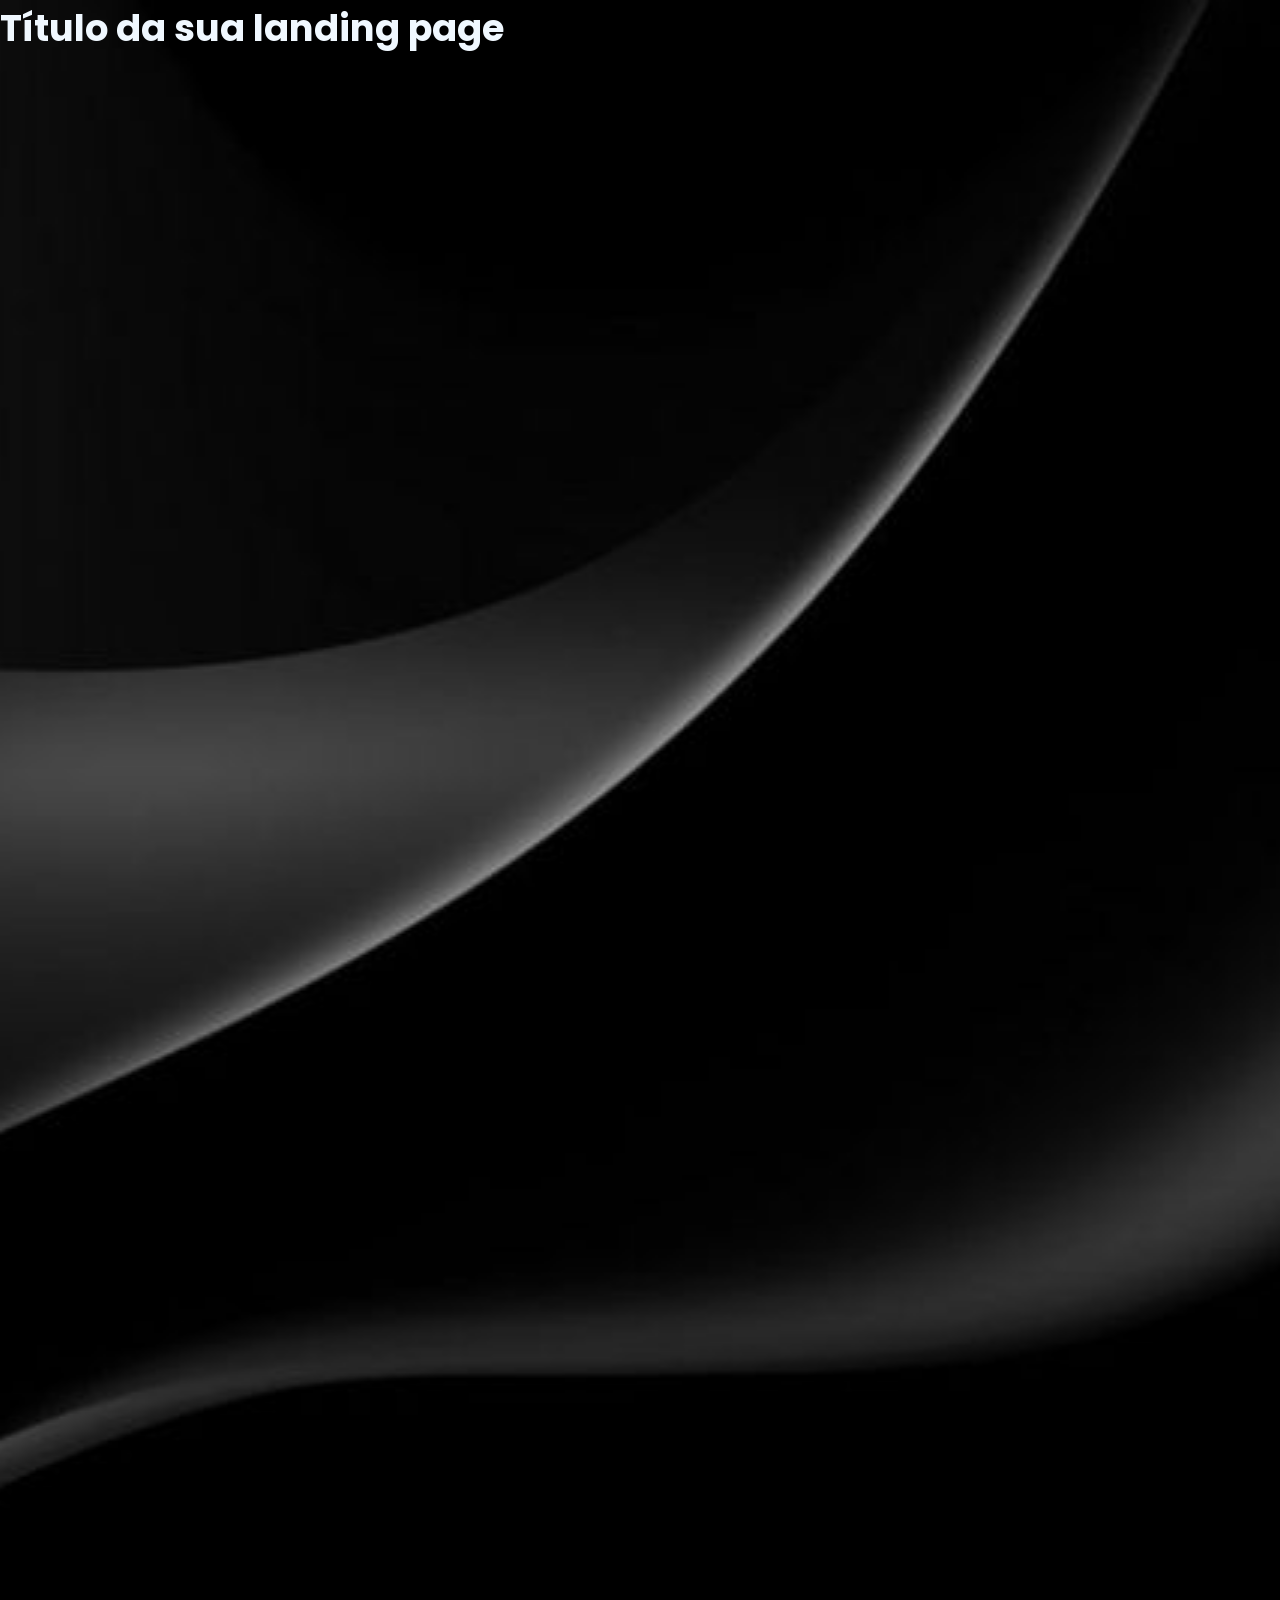
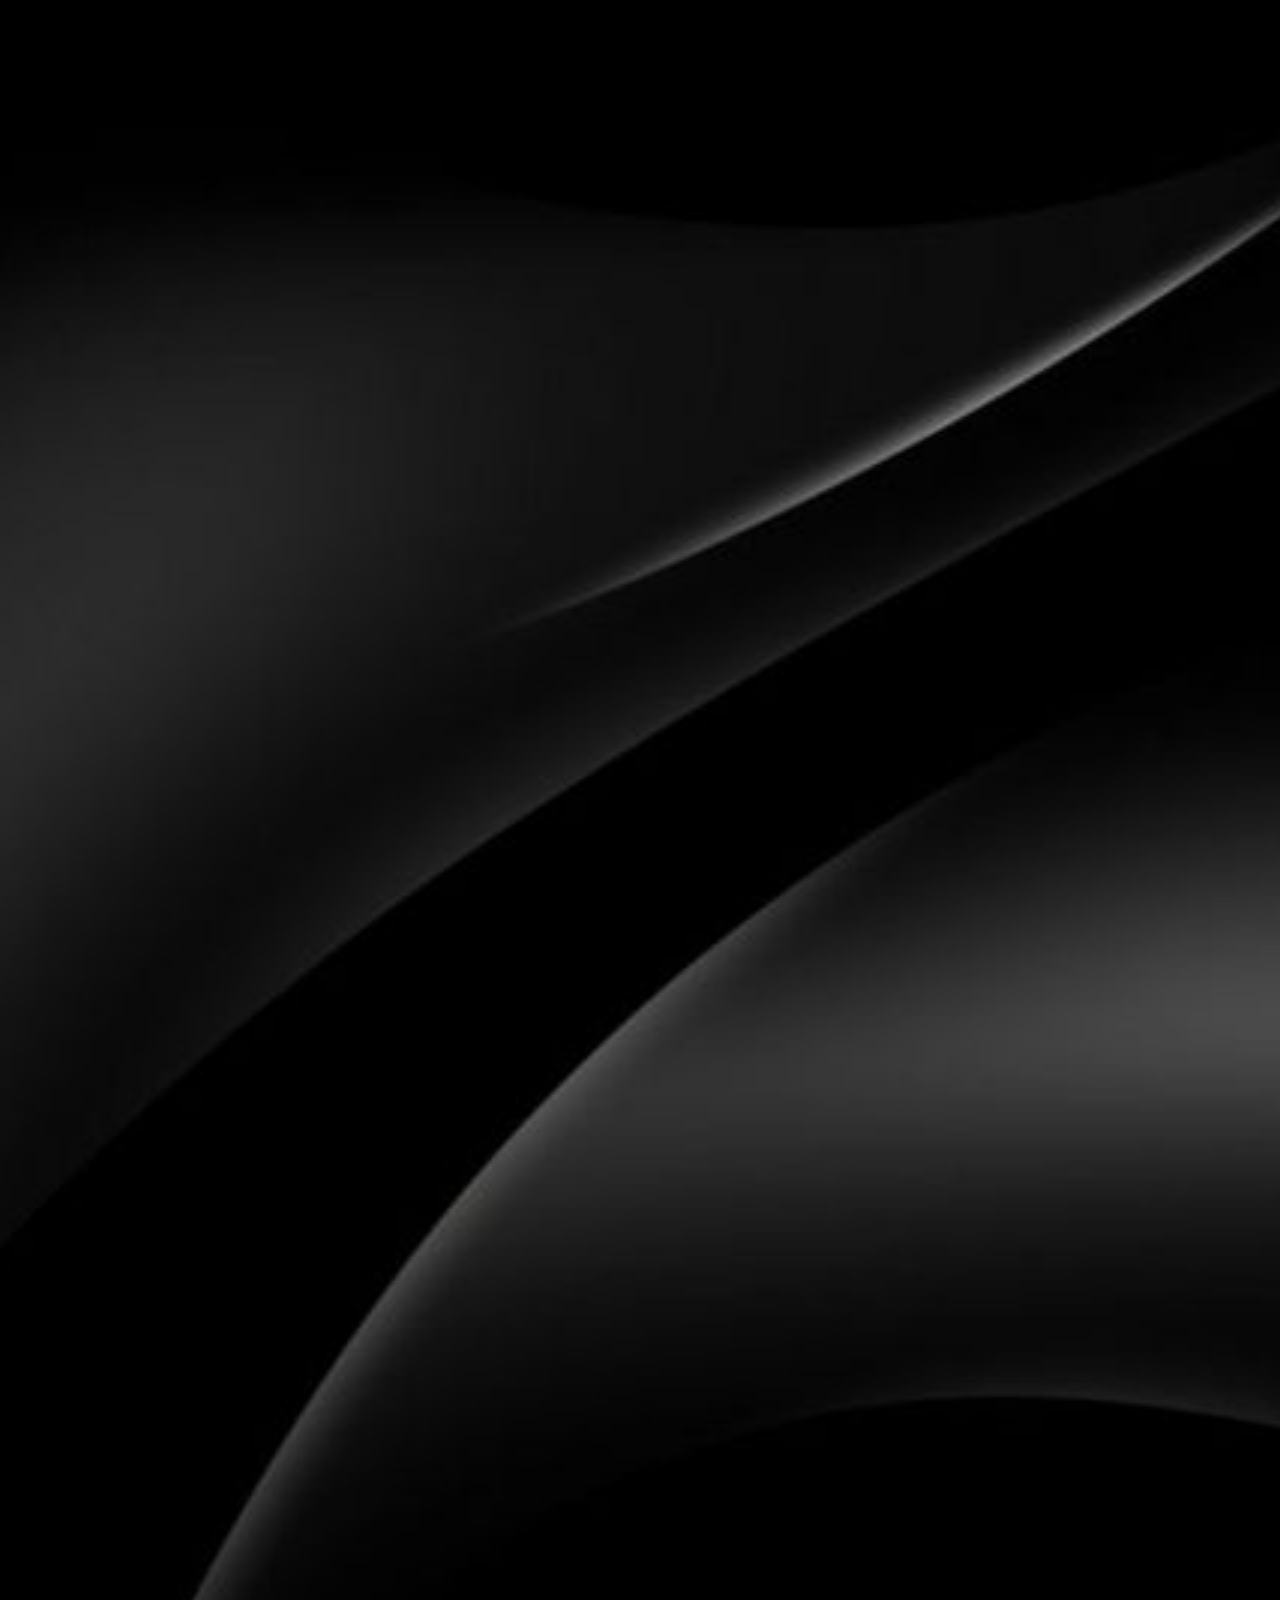
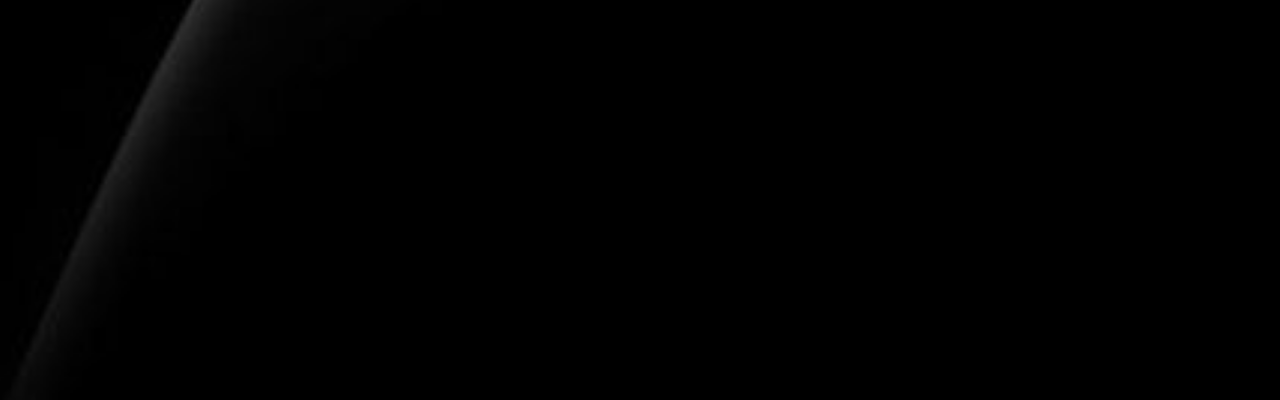
==== codigo/index.html @ b948bd1d "fundo da landing page" ====
<!DOCTYPE html>
<html lang="en">
<head>
    <meta charset="UTF-8">
    <meta name="viewport" content="width=device-width, initial-scale=1.0">
    <link rel="preconnect" href="https://fonts.googleapis.com">
    <link href="https://fonts.googleapis.com/css2?family=Poppins:wght@400;600;700&display=swap" rel="stylesheet">
    <link rel="stylesheet" href="style.css">
    
</head>
    <section class="hero">
        <h1>Título da sua landing page</h1>
    </section>
<body>
   
</body>
</html>
---- codigo/style.css ----
* {
  margin: 0;
  padding: 0;
  box-sizing: border-box;
}

.hero {
    min-height: 400vh;
    background-image: url(/img/jpg4.jpg);
    background-size: cover;        /* preenche toda a área */
    background-position: center;   /* centraliza a imagem */
    background-repeat: no-repeat;
}

h1{
    color: aliceblue;
    font-size: 2.3rem;
    font-weight: 700;
    
}

body {
  font-family: "Poppins", sans-serif;
}
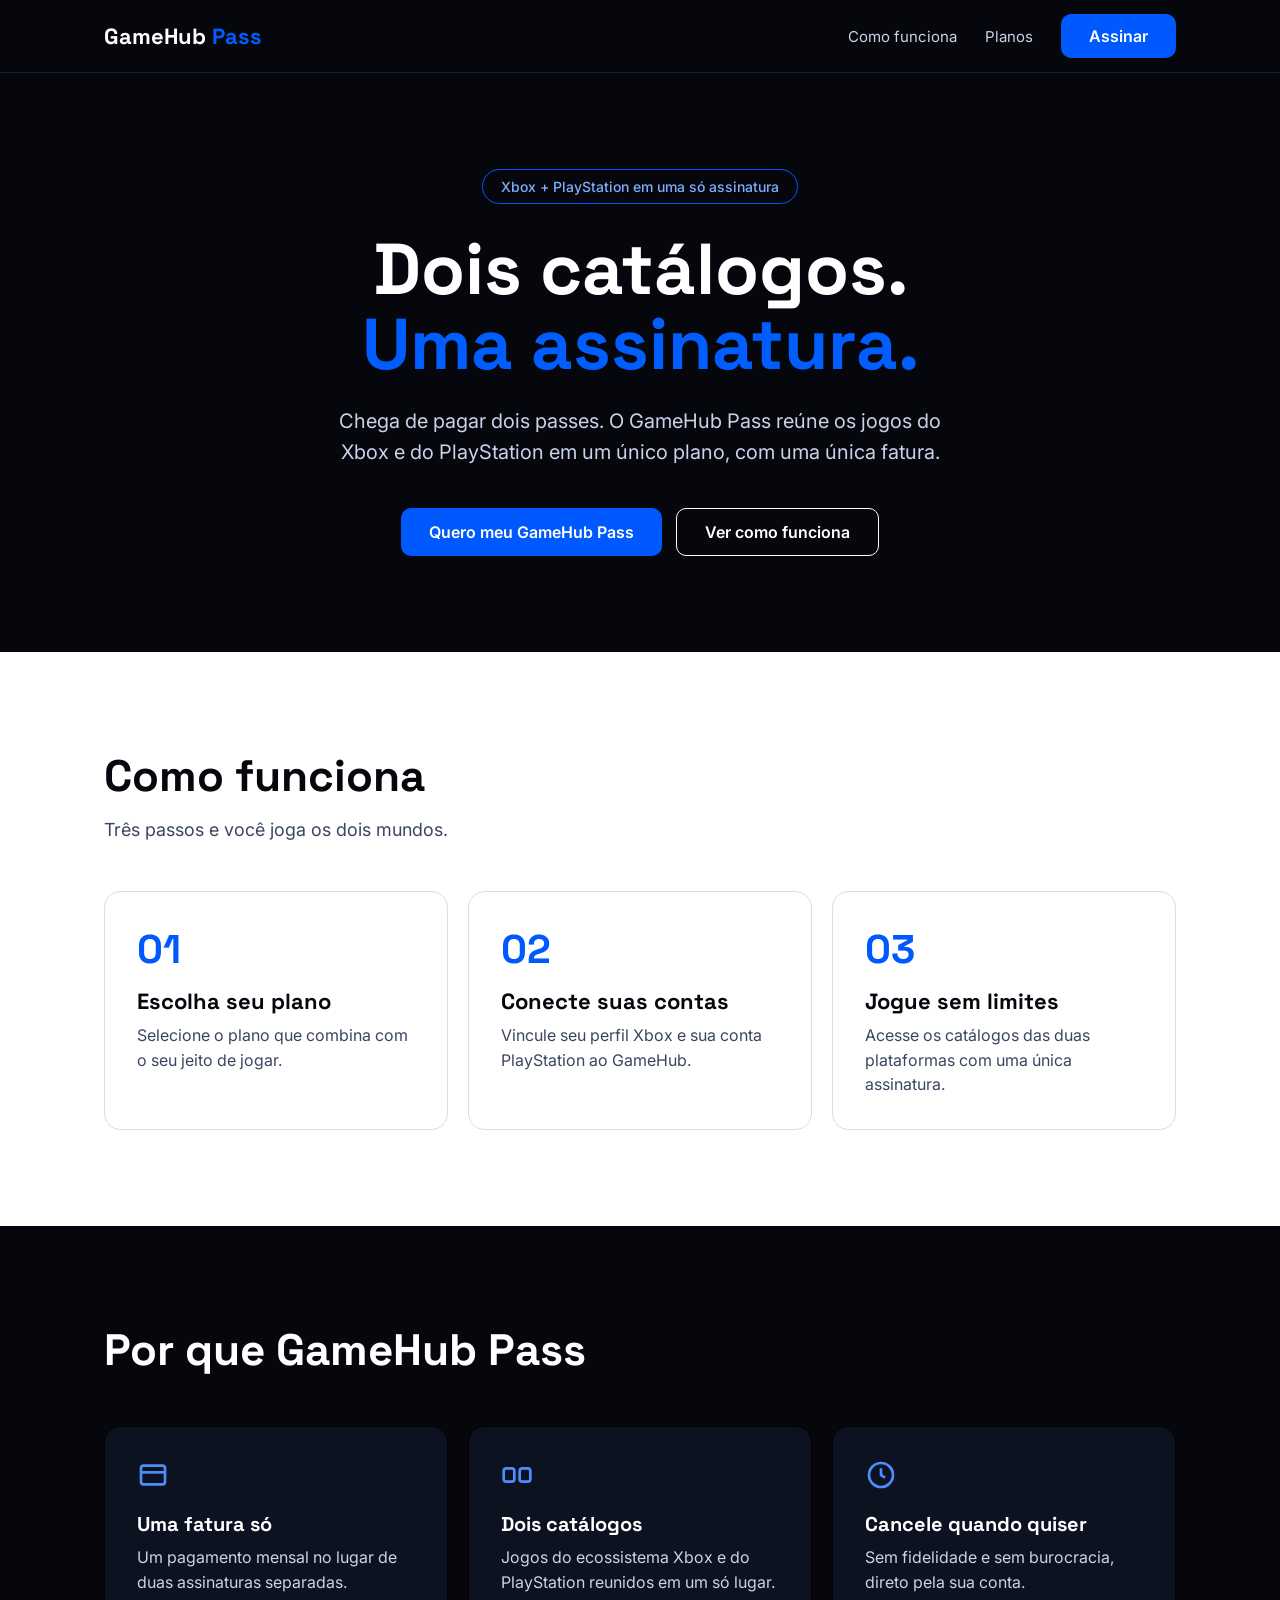
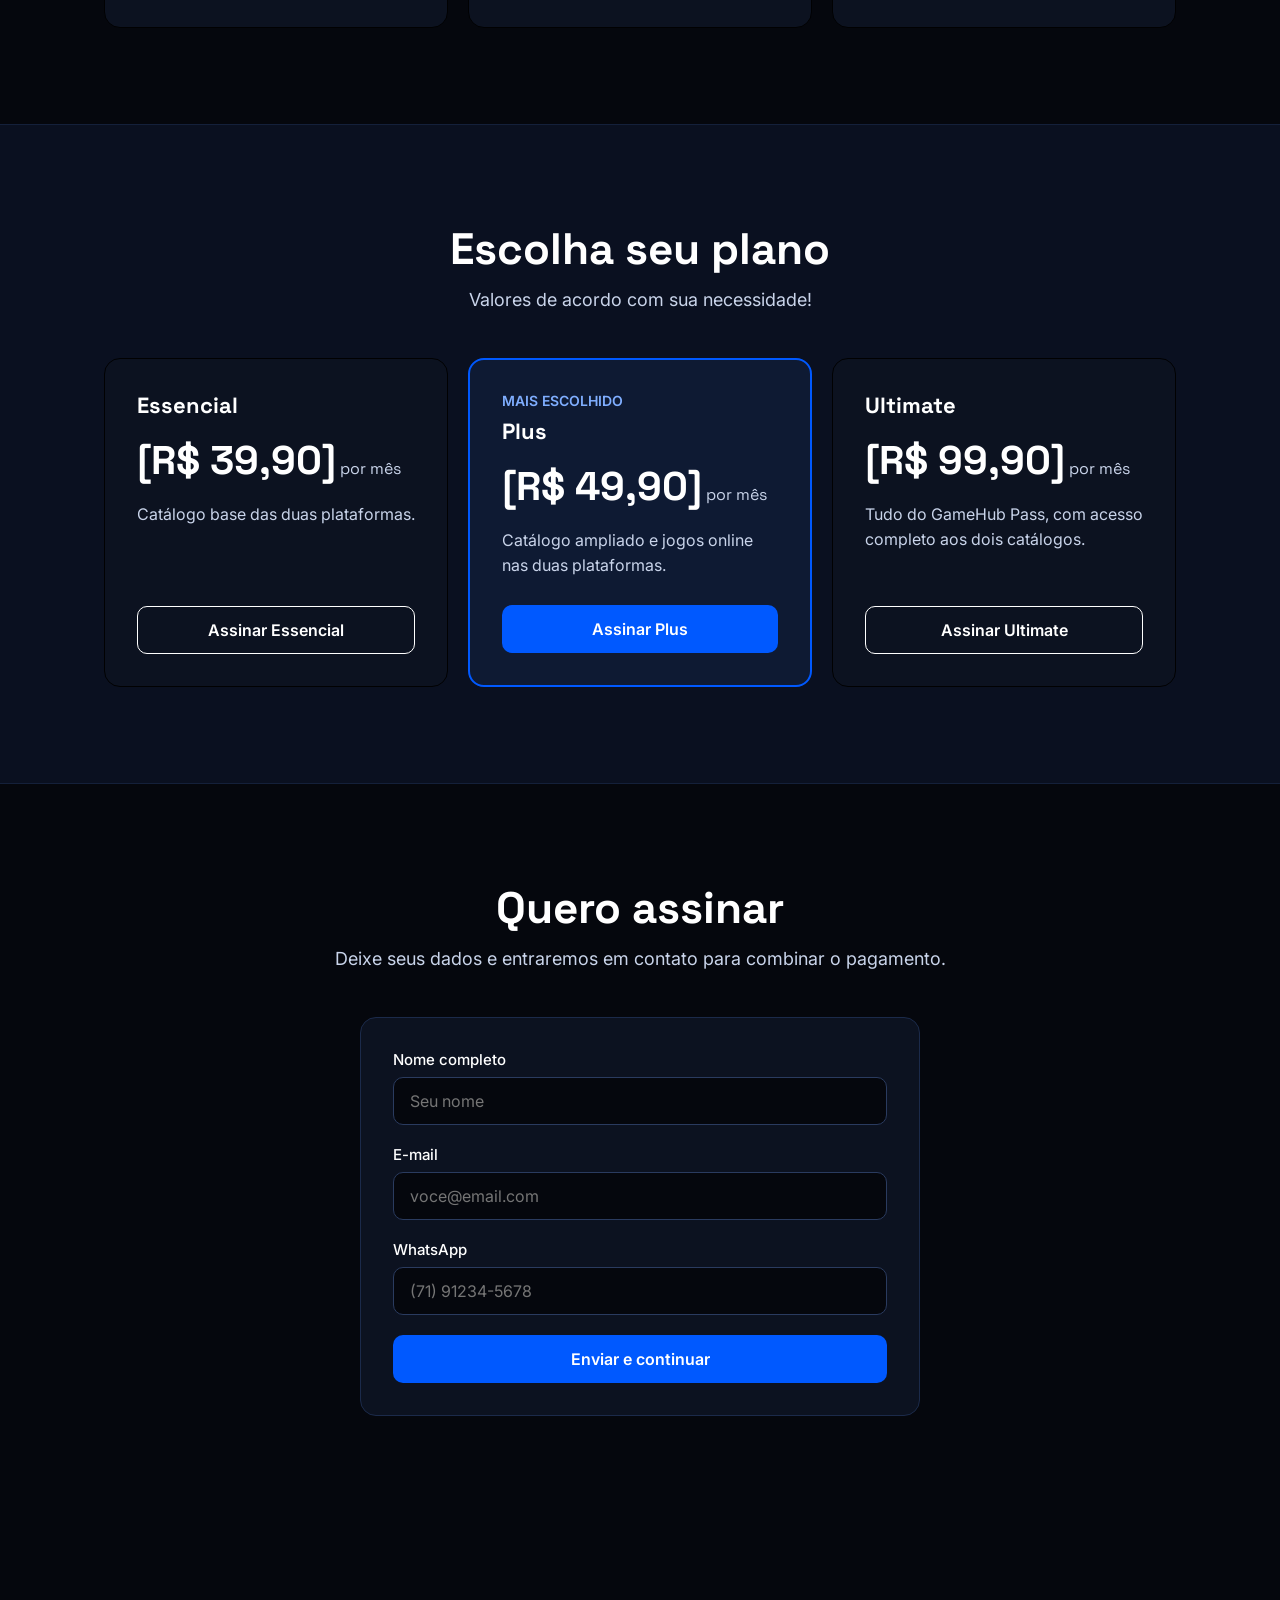
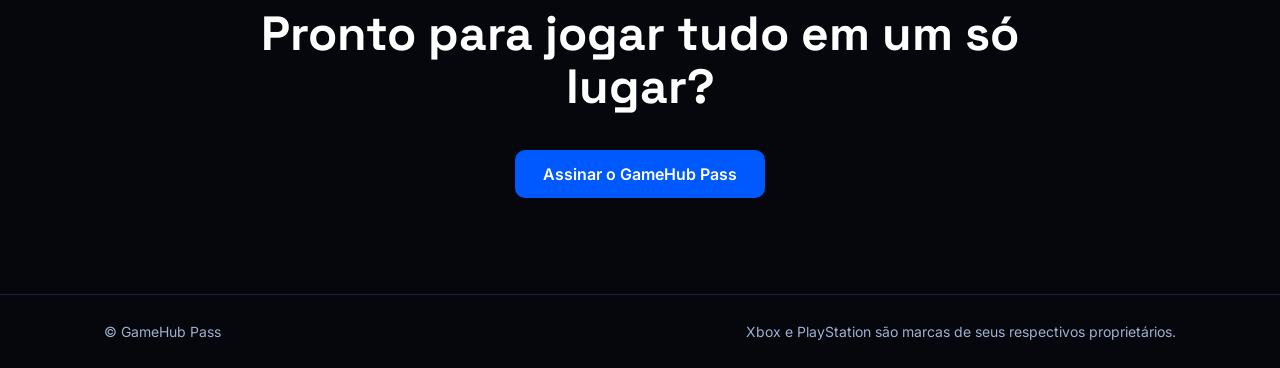
==== commit efdb52f6: "Trabalho" ====
--- a/codigo/index.html
+++ b/codigo/index.html
@@ -1,17 +1,203 @@
-<!DOCTYPE html>
-<html lang="en">
+<!doctype html>
+<html lang="pt-BR">
+
 <head>
-    <meta charset="UTF-8">
-    <meta name="viewport" content="width=device-width, initial-scale=1.0">
-    <link rel="preconnect" href="https://fonts.googleapis.com">
-    <link href="https://fonts.googleapis.com/css2?family=Poppins:wght@400;600;700&display=swap" rel="stylesheet">
-    <link rel="stylesheet" href="style.css">
-    
+  <meta charset="utf-8">
+  <meta name="viewport" content="width=device-width, initial-scale=1">
+  <title>GameHub Pass</title>
+
+  <link rel="stylesheet" href="https://fonts.googleapis.com/css2?family=Space+Grotesk:wght@500;700&family=Inter:wght@400;500;600&display=swap">
+  <link rel="stylesheet" href="style.css">
 </head>
+
+<body>
+
+  <header class="nav">
+    <div class="wrap">
+      <a class="logo" href="#">GameHub<span> Pass</span></a>
+
+      <nav class="nav-links">
+        <a class="link" href="#como">Como funciona</a>
+        <a class="link" href="#planos">Planos</a>
+        <a class="btn btn-azul" href="#planos">Assinar</a>
+      </nav>
+    </div>
+  </header>
+
+  <main>
+
     <section class="hero">
-        <h1>Título da sua landing page</h1>
-    </section>
-<body>
-   
+      <div class="wrap section">
+        <div class="selo">Xbox + PlayStation em uma só assinatura</div>
+
+        <h1>
+          Dois catálogos.<br>
+          <span>Uma assinatura.</span>
+        </h1>
+
+        <p>
+          Chega de pagar dois passes. O GameHub Pass reúne os jogos do Xbox
+          e do PlayStation em um único plano, com uma única fatura.
+        </p>
+
+        <div class="acoes">
+          <a class="btn btn-azul" href="#planos">Quero meu GameHub Pass</a>
+          <a class="btn btn-contorno" href="#como">Ver como funciona</a>
+        </div>
+      </div>
+    </section>
+
+    <section class="claro" id="como">
+      <div class="wrap section">
+        <h2>Como funciona</h2>
+        <p class="sub">Três passos e você joga os dois mundos.</p>
+
+        <div class="grid">
+          <div class="passo">
+            <div class="num">01</div>
+            <h3>Escolha seu plano</h3>
+            <p>Selecione o plano que combina com o seu jeito de jogar.</p>
+          </div>
+
+          <div class="passo">
+            <div class="num">02</div>
+            <h3>Conecte suas contas</h3>
+            <p>Vincule seu perfil Xbox e sua conta PlayStation ao GameHub.</p>
+          </div>
+
+          <div class="passo">
+            <div class="num">03</div>
+            <h3>Jogue sem limites</h3>
+            <p>Acesse os catálogos das duas plataformas com uma única assinatura.</p>
+          </div>
+        </div>
+      </div>
+    </section>
+
+    <section>
+      <div class="wrap section">
+        <h2 class="titulo titulo-beneficios">Por que GameHub Pass</h2>
+
+        <div class="grid">
+          <div class="card">
+            <svg width="32" height="32" viewBox="0 0 24 24" fill="none" stroke="#4D8DFF" stroke-width="2" aria-hidden="true">
+              <rect x="3" y="5" width="18" height="14" rx="2" />
+              <path d="M3 10h18" />
+            </svg>
+            <h3>Uma fatura só</h3>
+            <p>Um pagamento mensal no lugar de duas assinaturas separadas.</p>
+          </div>
+
+          <div class="card">
+            <svg width="32" height="32" viewBox="0 0 24 24" fill="none" stroke="#4D8DFF" stroke-width="2" aria-hidden="true">
+              <rect x="2" y="7" width="8" height="10" rx="2" />
+              <rect x="14" y="7" width="8" height="10" rx="2" />
+            </svg>
+            <h3>Dois catálogos</h3>
+            <p>Jogos do ecossistema Xbox e do PlayStation reunidos em um só lugar.</p>
+          </div>
+
+          <div class="card">
+            <svg width="32" height="32" viewBox="0 0 24 24" fill="none" stroke="#4D8DFF" stroke-width="2" aria-hidden="true">
+              <circle cx="12" cy="12" r="9" />
+              <path d="M12 7v5l3 2" />
+            </svg>
+            <h3>Cancele quando quiser</h3>
+            <p>Sem fidelidade e sem burocracia, direto pela sua conta.</p>
+          </div>
+        </div>
+      </div>
+    </section>
+
+    <section class="planos" id="planos">
+      <div class="wrap section">
+        <h2 class="titulo">Escolha seu plano</h2>
+        <p class="sub">Valores de acordo com sua necessidade!</p>
+
+        <div class="grid">
+          <div class="card plano">
+            <h3>Essencial</h3>
+            <div class="preco">[R$ 39,90]<small> por mês</small></div>
+            <p>Catálogo base das duas plataformas.</p>
+            <a class="btn btn-contorno" href="#pagamento">Assinar Essencial</a>
+          </div>
+
+          <div class="card plano destaque">
+            <div class="etiqueta">MAIS ESCOLHIDO</div>
+            <h3>Plus</h3>
+            <div class="preco">[R$ 49,90]<small> por mês</small></div>
+            <p>Catálogo ampliado e jogos online nas duas plataformas.</p>
+            <a class="btn btn-azul" href="#pagamento">Assinar Plus</a>
+          </div>
+
+          <div class="card plano">
+            <h3>Ultimate</h3>
+            <div class="preco">[R$ 99,90]<small> por mês</small></div>
+            <p>Tudo do GameHub Pass, com acesso completo aos dois catálogos.</p>
+            <a class="btn btn-contorno" href="#pagamento">Assinar Ultimate</a>
+          </div>
+        </div>
+      </div>
+    </section>
+
+    <section class="pagamento" id="pagamento">
+      <div class="wrap section">
+        <h2 class="titulo">Quero assinar</h2>
+        <p class="sub">Deixe seus dados e entraremos em contato para combinar o pagamento.</p>
+
+        <div class="form-card">
+
+          <form id="form-pagamento" novalidate>
+            <div class="campo">
+              <label for="nome">Nome completo</label>
+              <input id="nome" name="nome" type="text" autocomplete="name" placeholder="Seu nome">
+              <span class="erro" id="erro-nome"></span>
+            </div>
+
+            <div class="campo">
+              <label for="email">E-mail</label>
+              <input id="email" name="email" type="email" autocomplete="email" placeholder="voce@email.com">
+              <span class="erro" id="erro-email"></span>
+            </div>
+
+            <div class="campo">
+              <label for="whatsapp">WhatsApp</label>
+              <input id="whatsapp" name="whatsapp" type="tel" inputmode="numeric" autocomplete="tel-national" placeholder="(71) 91234-5678">
+              <span class="erro" id="erro-whatsapp"></span>
+            </div>
+
+            <p class="erro erro-geral" id="erro-geral"></p>
+
+            <button class="btn btn-azul btn-enviar" type="submit">Enviar e continuar</button>
+          </form>
+
+          <div class="sucesso" id="sucesso" hidden>
+            <h3>Dados enviados!</h3>
+            <p id="sucesso-texto"></p>
+            <a class="btn btn-contorno" href="#planos">Voltar aos planos</a>
+          </div>
+
+        </div>
+      </div>
+    </section>
+
+    <section class="cta">
+      <div class="wrap section">
+        <h2>Pronto para jogar tudo em um só lugar?</h2>
+        <a class="btn btn-azul" href="#planos">Assinar o GameHub Pass</a>
+      </div>
+    </section>
+
+  </main>
+
+  <footer class="rodape">
+    <div class="wrap">
+      <span>© GameHub Pass</span>
+      <span>Xbox e PlayStation são marcas de seus respectivos proprietários.</span>
+    </div>
+  </footer>
+
+  <script src="script.js"></script>
 </body>
+
 </html>
--- a/codigo/style.css
+++ b/codigo/style.css
@@ -1,24 +1,550 @@
+
+:root {
+  --preto: #05070D;
+  --preto-2: #0A1020;
+  --card: #0C1220;
+  --borda: #010102;
+
+  --azul: #0059ff;
+  --azul-claro: #005eff;
+  --azul-texto: #7FAEFF;
+
+  --branco: #fff;
+  --texto: #C9D4EA;
+  --texto-escuro: #3A4660;
+}
+
 * {
+  box-sizing: border-box;
+}
+
+html {
+  scroll-behavior: smooth;
+}
+
+body {
   margin: 0;
+  background: var(--preto);
+  color: var(--branco);
+  font-family: 'Inter', sans-serif;
+}
+
+a {
+  text-decoration: none;
+}
+
+a:focus-visible {
+  outline: 3px solid var(--azul-texto);
+  outline-offset: 3px;
+}
+
+h1,
+h2,
+h3 {
+  margin: 0;
+  font-family: 'Space Grotesk', sans-serif;
+}
+
+.wrap {
+  max-width: 1120px;
+  margin: 0 auto;
+  padding: 0 24px;
+}
+
+.section {
+  padding-top: 96px;
+  padding-bottom: 96px;
+}
+
+.grid {
+  display: grid;
+  grid-template-columns: repeat(auto-fit, minmax(260px, 1fr));
+  gap: 20px;
+}
+
+.btn {
+  display: inline-flex;
+  align-items: center;
+  justify-content: center;
+  min-height: 48px;
+  padding: 0 28px;
+  border-radius: 10px;
+  font-size: 16px;
+  font-weight: 600;
+  transition: background 0.15s;
+}
+
+.btn-azul {
+  background: var(--azul);
+  color: var(--branco);
+}
+
+.btn-azul:hover {
+  background: #0059ff;
+}
+
+.btn-contorno {
+  border: 1px solid var(--branco);
+  color: var(--branco);
+}
+
+.btn-contorno:hover {
+  background: rgba(255, 255, 255, 0.08);
+}
+
+.nav {
+  position: sticky;
+  top: 0;
+  z-index: 10;
+  background: var(--preto);
+  border-bottom: 1px solid #14203A;
+  transition: box-shadow 0.2s;
+}
+
+.nav.rolou {
+  box-shadow: 0 4px 24px rgba(30, 107, 255, 0.18);
+}
+
+.nav .wrap {
+  display: flex;
+  align-items: center;
+  justify-content: space-between;
+  flex-wrap: wrap;
+  gap: 16px;
+  min-height: 72px;
+}
+
+.logo {
+  font-family: 'Space Grotesk', sans-serif;
+  font-size: 22px;
+  font-weight: 700;
+  color: var(--branco);
+}
+
+.logo span {
+  color: var(--azul-claro);
+}
+
+.nav-links {
+  display: flex;
+  align-items: center;
+  flex-wrap: wrap;
+  gap: 28px;
+}
+
+.nav-links .link {
+  font-size: 15px;
+  color: var(--texto);
+}
+
+.nav-links .link:hover {
+  color: var(--branco);
+}
+
+.nav-links .btn {
+  min-height: 44px;
+}
+
+.hero {
+  text-align: center;
+}
+
+.selo {
+  display: inline-block;
+  padding: 8px 18px;
+  border: 1px solid var(--azul);
+  border-radius: 999px;
+  font-size: 14px;
+  font-weight: 500;
+  color: var(--azul-texto);
+}
+
+.hero h1 {
+  max-width: 900px;
+  margin: 28px auto 0;
+  font-size: clamp(40px, 7vw, 72px);
+  font-weight: 700;
+  line-height: 1.04;
+}
+
+.hero h1 span {
+  color: var(--azul-claro);
+}
+
+.hero p {
+  max-width: 640px;
+  margin: 24px auto 0;
+  font-size: 20px;
+  line-height: 1.55;
+  color: var(--texto);
+}
+
+.acoes {
+  display: flex;
+  justify-content: center;
+  flex-wrap: wrap;
+  gap: 14px;
+  margin-top: 40px;
+}
+
+.claro {
+  background: var(--branco);
+  color: var(--preto);
+}
+
+.claro h2 {
+  font-size: clamp(32px, 5vw, 44px);
+  font-weight: 700;
+}
+
+.claro .sub {
+  max-width: 560px;
+  margin: 12px 0 48px;
+  font-size: 18px;
+  line-height: 1.5;
+  color: var(--texto-escuro);
+}
+
+.passo {
+  padding: 32px;
+  border: 1px solid #D5DEEF;
+  border-radius: 16px;
+}
+
+.passo .num {
+  font-family: 'Space Grotesk', sans-serif;
+  font-size: 40px;
+  font-weight: 700;
+  color: var(--azul);
+}
+
+.passo h3 {
+  margin: 12px 0 8px;
+  font-size: 22px;
+}
+
+.passo p {
+  margin: 0;
+  line-height: 1.55;
+  color: var(--texto-escuro);
+}
+
+.titulo {
+  font-size: clamp(32px, 5vw, 44px);
+  font-weight: 700;
+}
+
+.titulo-beneficios {
+  margin-bottom: 48px;
+}
+
+.card {
+  padding: 32px;
+  background: var(--card);
+  border: 1px solid var(--borda);
+  border-radius: 16px;
+}
+
+.card h3 {
+  margin: 16px 0 8px;
+  font-size: 20px;
+}
+
+.card p {
+  margin: 0;
+  line-height: 1.55;
+  color: var(--texto);
+}
+
+.planos {
+  background: var(--preto-2);
+  border-top: 1px solid #14203A;
+  border-bottom: 1px solid #14203A;
+}
+
+.planos .titulo,
+.planos .sub {
+  text-align: center;
+}
+
+.planos .sub {
+  margin: 12px 0 48px;
+  font-size: 18px;
+  color: var(--texto);
+}
+
+.plano {
+  display: flex;
+  flex-direction: column;
+}
+
+.plano h3 {
+  margin: 0;
+  font-size: 22px;
+}
+
+.plano .preco {
+  margin: 16px 0;
+  font-family: 'Space Grotesk', sans-serif;
+  font-size: 40px;
+  font-weight: 700;
+}
+
+.plano .preco small {
+  font-size: 16px;
+  font-weight: 400;
+  color: var(--texto);
+}
+
+.plano p {
+  flex: 1;
+  margin: 0 0 28px;
+}
+
+.plano.destaque {
+  background: #0E1A33;
+  border: 2px solid var(--azul);
+}
+
+.plano .etiqueta {
+  margin-bottom: 8px;
+  font-size: 14px;
+  font-weight: 600;
+  color: var(--azul-texto);
+}
+
+.cta {
+  text-align: center;
+}
+
+.cta h2 {
+  max-width: 760px;
+  margin: 0 auto;
+  font-size: clamp(32px, 5vw, 48px);
+  font-weight: 700;
+  line-height: 1.1;
+}
+
+.cta .btn {
+  margin-top: 36px;
+}
+
+.rodape {
+  border-top: 1px solid #14203A;
+}
+
+.rodape .wrap {
+  display: flex;
+  justify-content: space-between;
+  flex-wrap: wrap;
+  gap: 12px;
+  padding-top: 28px;
+  padding-bottom: 28px;
+  font-size: 14px;
+  color: #9FB0CF;
+}
+
+.toggle {
+  display: flex;
+  width: fit-content;
+  margin: 0 auto 40px;
+  padding: 4px;
+  border: 1px solid var(--borda);
+  border-radius: 999px;
+}
+
+.toggle-btn {
+  min-height: 44px;
+  padding: 0 28px;
+  border: 0;
+  border-radius: 999px;
+  background: transparent;
+  font-family: inherit;
+  font-size: 15px;
+  font-weight: 600;
+  color: var(--texto);
+  cursor: pointer;
+}
+
+.toggle-btn.ativo {
+  background: var(--azul);
+  color: var(--branco);
+}
+
+.toggle-btn:focus-visible {
+  outline: 3px solid var(--azul-texto);
+  outline-offset: 2px;
+}
+
+.faq-lista {
+  max-width: 760px;
+}
+
+.faq-item {
+  border-bottom: 1px solid var(--borda);
+}
+
+.faq-pergunta {
+  display: flex;
+  align-items: center;
+  justify-content: space-between;
+  gap: 16px;
+  width: 100%;
+  min-height: 64px;
   padding: 0;
-  box-sizing: border-box;
-}
-
-.hero {
-    min-height: 400vh;
-    background-image: url(/img/jpg4.jpg);
-    background-size: cover;        /* preenche toda a área */
-    background-position: center;   /* centraliza a imagem */
-    background-repeat: no-repeat;
-}
-
-h1{
-    color: aliceblue;
-    font-size: 2.3rem;
-    font-weight: 700;
-    
-}
-
-body {
-  font-family: "Poppins", sans-serif;
+  border: 0;
+  background: transparent;
+  font-family: inherit;
+  font-size: 18px;
+  font-weight: 500;
+  color: var(--branco);
+  text-align: left;
+  cursor: pointer;
+}
+
+.faq-pergunta::after {
+  content: '+';
+  font-size: 28px;
+  line-height: 1;
+  color: var(--azul-claro);
+}
+
+.faq-pergunta[aria-expanded="true"]::after {
+  content: '\2212';
+}
+
+.faq-resposta {
+  margin: 0 0 24px;
+  line-height: 1.6;
+  color: var(--texto);
+}
+
+.nav.rolou {
+  box-shadow: 0 6px 24px rgba(0, 0, 0, 0.6);
+}
+
+section[id] {
+  scroll-margin-top: 72px;
+}
+
+.nav-links .link.ativo {
+  color: var(--branco);
+  text-decoration: underline;
+  text-decoration-color: var(--azul);
+  text-underline-offset: 8px;
+  text-decoration-thickness: 2px;
+}
+
+.reveal {
+  opacity: 0;
+  transform: translateY(24px);
+  transition: opacity 0.5s ease, transform 0.5s ease;
+}
+
+.reveal.visivel {
+  opacity: 1;
+  transform: none;
+}
+
+@media (prefers-reduced-motion: reduce) {
+  .reveal {
+    opacity: 1;
+    transform: none;
+    transition: none;
+  }
+}
+
+.pagamento .titulo,
+.pagamento .sub {
+  text-align: center;
+}
+
+.pagamento .sub {
+  margin: 12px 0 48px;
+  font-size: 18px;
+  color: var(--texto);
+}
+
+.form-card {
+  max-width: 560px;
+  margin: 0 auto;
+  padding: 32px;
+  background: var(--card);
+  border: 1px solid #1B2A4A;
+  border-radius: 16px;
+}
+
+.campo {
+  margin-bottom: 20px;
+}
+
+.campo label {
+  display: block;
+  margin-bottom: 8px;
+  font-size: 15px;
+  font-weight: 500;
+}
+
+.campo input[type="text"],
+.campo input[type="email"],
+.campo input[type="tel"],
+.campo select {
+  width: 100%;
+  min-height: 48px;
+  padding: 0 16px;
+  background: var(--preto);
+  color: var(--branco);
+  border: 1px solid #2A3B5F;
+  border-radius: 10px;
+  font-family: inherit;
+  font-size: 16px;
+}
+
+.campo input:focus-visible,
+.campo select:focus-visible {
+  outline: 3px solid var(--azul-texto);
+  outline-offset: 2px;
+}
+
+.campo.invalido input,
+.campo.invalido select {
+  border-color: #FF7A7A;
+}
+
+.erro {
+  display: block;
+  min-height: 0;
+  margin-top: 6px;
+  font-size: 14px;
+  color: #FF9A9A;
+}
+
+.erro:empty {
+  display: none;
+}
+
+.btn-enviar {
+  width: 100%;
+  border: 0;
+  cursor: pointer;
+  font-family: inherit;
+}
+
+.btn-enviar:disabled {
+  opacity: 0.6;
+  cursor: wait;
+}
+
+.sucesso {
+  text-align: center;
+}
+
+.sucesso h3 {
+  font-size: 28px;
+}
+
+.sucesso p {
+  margin: 12px 0 28px;
+  line-height: 1.55;
+  color: var(--texto);
 }
